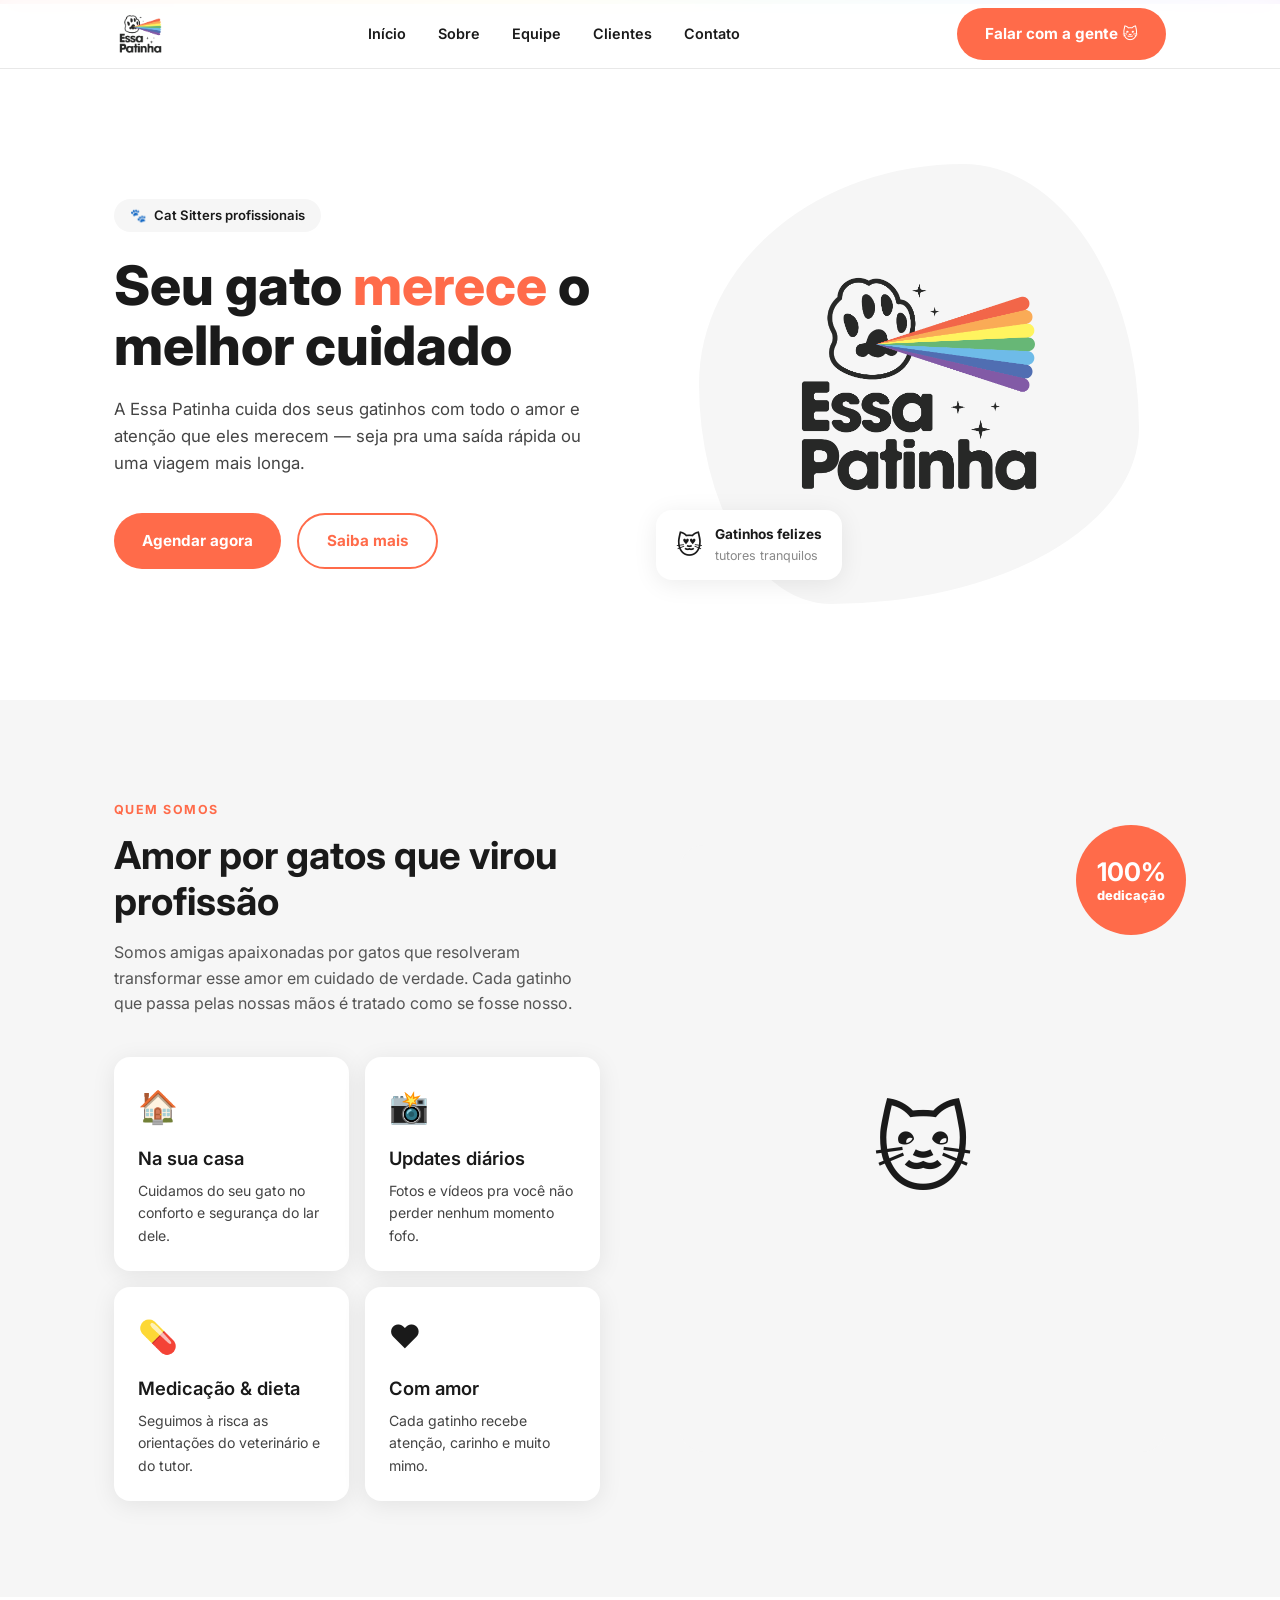
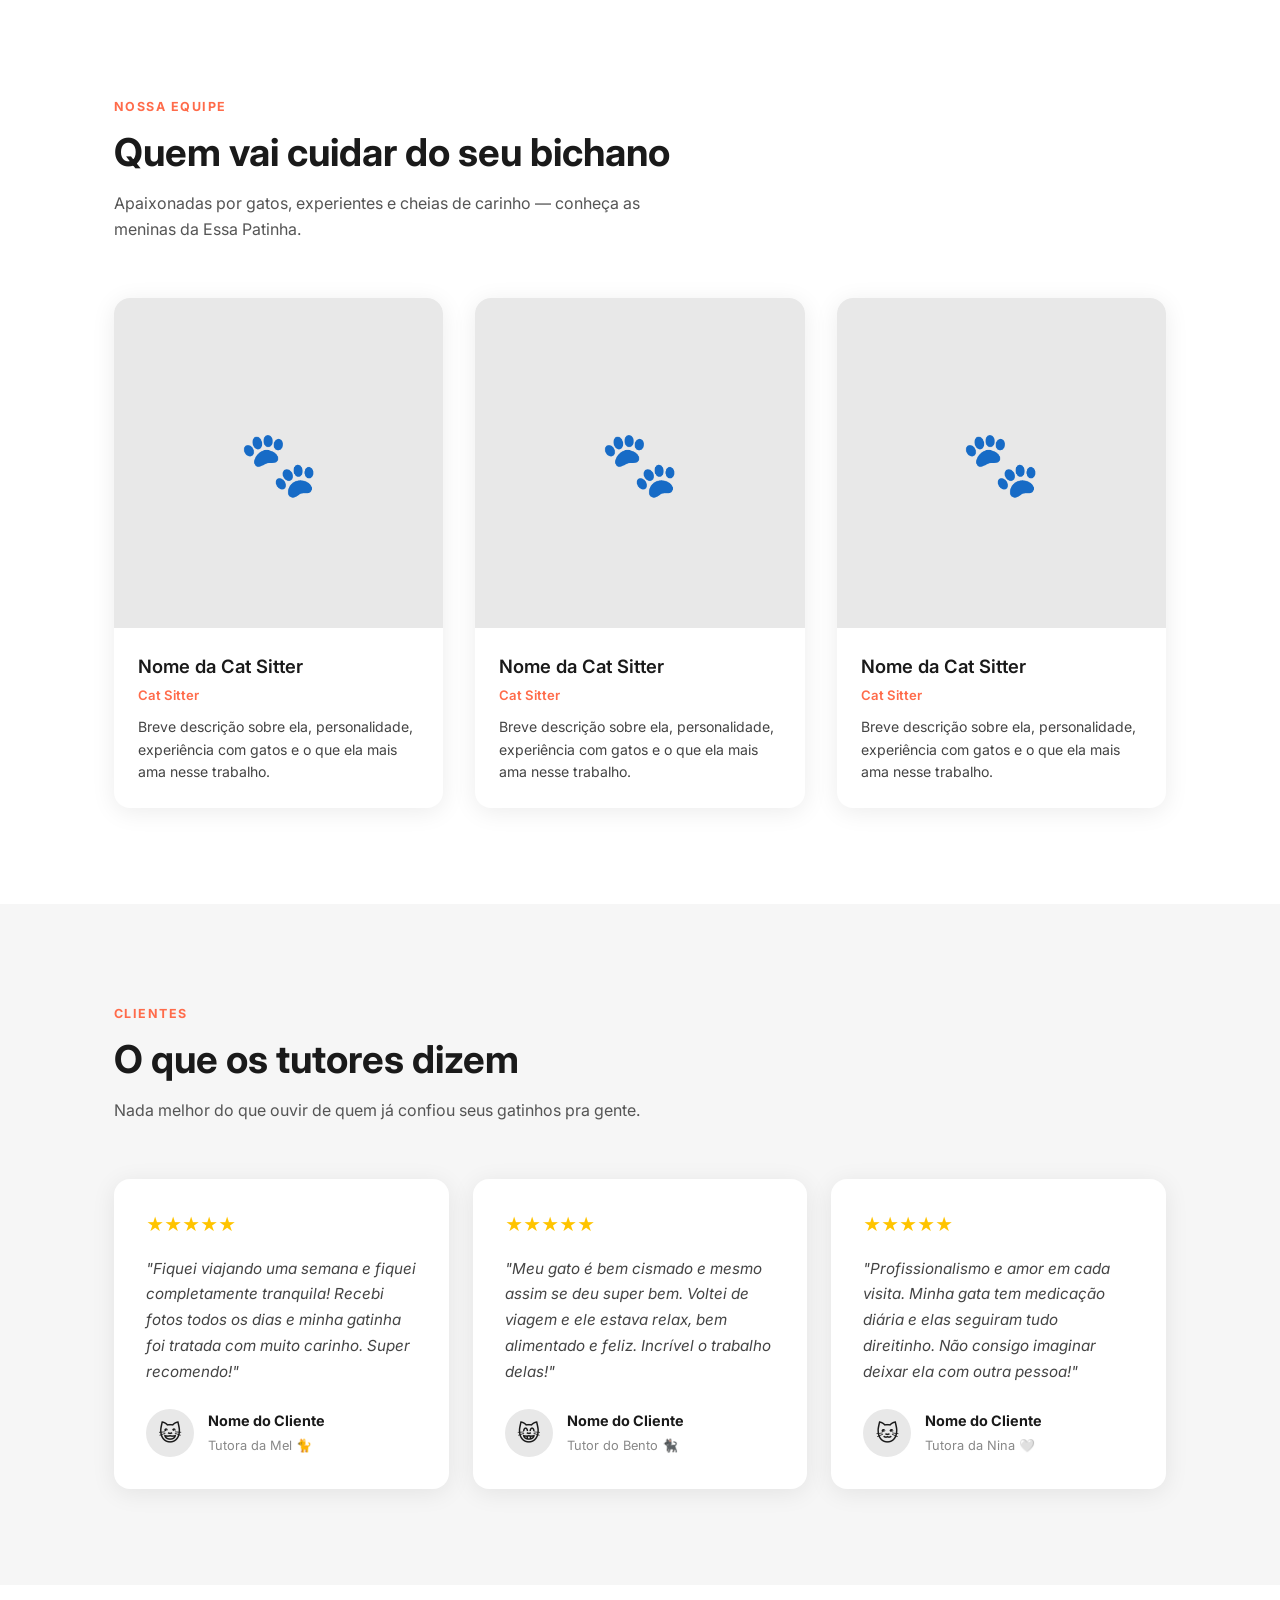
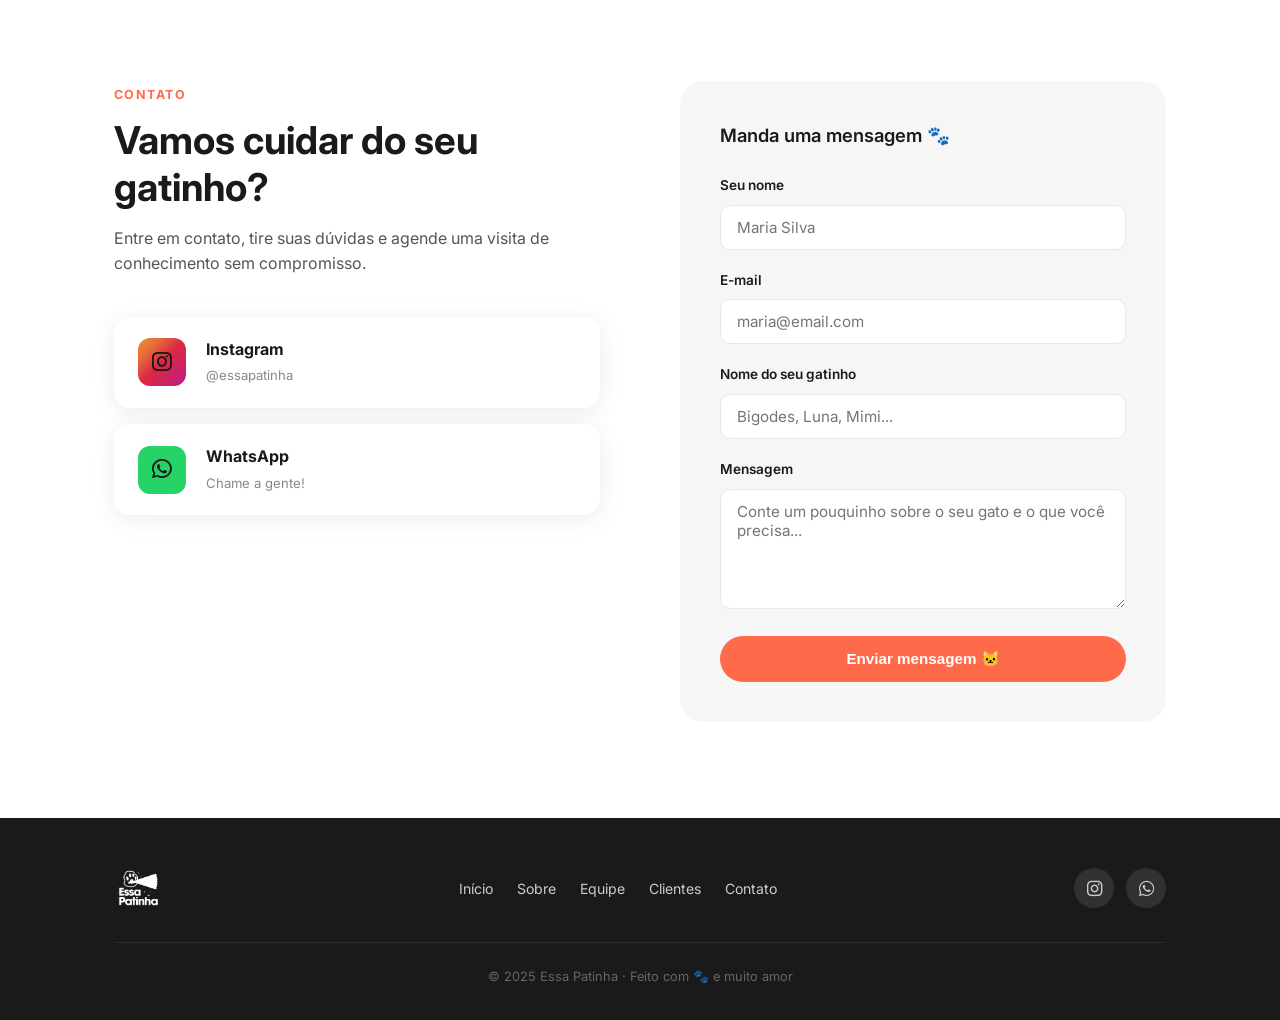
==== site/index.html @ 5b7ef539 "Primeiro commit Primeiro commit" ====
<!DOCTYPE html>
<html lang="pt-BR">
<head>
  <meta charset="UTF-8" />
  <meta name="viewport" content="width=device-width, initial-scale=1.0" />
  <title>Essa Patinha – Cat Sitters com amor</title>
  <meta name="description" content="Cuidamos dos seus gatinhos com todo o carinho que eles merecem. Somos cat sitters apaixonadas por gatos." />
  <link rel="icon" href="data:image/svg+xml,<svg xmlns='http://www.w3.org/2000/svg' viewBox='0 0 100 100'><text y='.9em' font-size='90'>🐾</text></svg>" />
  <link rel="preconnect" href="https://fonts.googleapis.com" />
  <link rel="preconnect" href="https://fonts.gstatic.com" crossorigin />
  <link href="https://fonts.googleapis.com/css2?family=Inter:wght@400;600;700;800&display=swap" rel="stylesheet" />
  <link rel="stylesheet" href="https://cdnjs.cloudflare.com/ajax/libs/font-awesome/6.5.1/css/all.min.css" />
<style>
*, *::before, *::after { box-sizing: border-box; margin: 0; padding: 0; }

:root {
  --preto:   #1a1a1a;
  --cinza1:  #f6f6f6;
  --cinza2:  #e8e8e8;
  --cinza3:  #888;
  --branco:  #ffffff;
  --coral:   #ff6b4a;
  --radius:  16px;
  --shadow:  0 4px 24px rgba(0,0,0,.08);
}

html { scroll-behavior: smooth; }

body {
  font-family: 'Inter', system-ui, sans-serif;
  color: var(--preto);
  background: var(--branco);
  line-height: 1.6;
}

img { max-width: 100%; display: block; }
a   { color: inherit; text-decoration: none; }

h1 { font-size: clamp(2rem, 5vw, 3.4rem); font-weight: 800; line-height: 1.1; }
h2 { font-size: clamp(1.6rem, 4vw, 2.4rem); font-weight: 700; line-height: 1.2; }
h3 { font-size: 1.15rem; font-weight: 600; }
p  { color: #444; }

.container { max-width: 1100px; margin: 0 auto; padding: 0 24px; }
.section   { padding: 96px 0; }
.section--gray { background: var(--cinza1); }

.section-label {
  display: inline-block;
  font-size: .78rem; font-weight: 700;
  letter-spacing: .12em; text-transform: uppercase;
  color: var(--coral); margin-bottom: 12px;
}
.section-title { margin-bottom: 16px; }
.section-sub   { color: #555; max-width: 560px; }

.btn {
  display: inline-flex; align-items: center; gap: 8px;
  padding: 14px 28px; border-radius: 50px;
  font-weight: 700; font-size: .95rem; cursor: pointer;
  transition: transform .15s, box-shadow .15s; border: none;
}
.btn:hover { transform: translateY(-2px); box-shadow: 0 6px 20px rgba(0,0,0,.15); }
.btn-primary   { background: var(--coral); color: #fff; }
.btn-secondary { background: var(--preto); color: #fff; }
.btn-outline   { background: transparent; color: var(--coral); border: 2px solid var(--coral); }

/* ── Rainbow bar ── */
.rainbow-bar {
  height: 4px;
  background: linear-gradient(90deg,#ff4040,#ff8c00,#ffd700,#3cb371,#1e90ff,#8a2be2);
}

/* ════ NAV ════ */
.nav {
  position: fixed; top: 0; left: 0; right: 0; z-index: 100;
  background: rgba(255,255,255,.95);
  backdrop-filter: blur(12px);
  border-bottom: 1px solid var(--cinza2);
  transition: box-shadow .2s;
}
.nav.scrolled { box-shadow: var(--shadow); }
.nav__inner {
  display: flex; align-items: center; justify-content: space-between; height: 68px;
}
.nav__logo img { height: 48px; width: auto; }
.nav__links { display: flex; list-style: none; gap: 32px; }
.nav__links a { font-size: .9rem; font-weight: 600; transition: color .15s; }
.nav__links a:hover { color: var(--coral); }
.nav__cta { margin-left: 16px; }

.nav__hamburger {
  display: none; flex-direction: column; gap: 5px;
  cursor: pointer; background: none; border: none; padding: 4px;
}
.nav__hamburger span {
  display: block; width: 24px; height: 2px;
  background: var(--preto); border-radius: 2px;
  transition: transform .25s, opacity .25s;
}
.nav__hamburger.open span:nth-child(1) { transform: translateY(7px) rotate(45deg); }
.nav__hamburger.open span:nth-child(2) { opacity: 0; }
.nav__hamburger.open span:nth-child(3) { transform: translateY(-7px) rotate(-45deg); }

.nav__mobile {
  display: none; flex-direction: column;
  background: var(--branco);
  padding: 16px 24px 24px;
  border-top: 1px solid var(--cinza2);
}
.nav__mobile.open { display: flex; }
.nav__mobile a {
  padding: 12px 0; font-weight: 600;
  border-bottom: 1px solid var(--cinza2);
}
.nav__mobile a:last-child { border: none; }
.nav__mobile .btn { margin-top: 8px; text-align: center; justify-content: center; }

/* ════ HERO ════ */
.hero { padding: 160px 0 96px; background: var(--branco); overflow: hidden; }
.hero__inner {
  display: grid; grid-template-columns: 1fr 1fr;
  gap: 64px; align-items: center;
}
.hero__kicker {
  display: inline-flex; align-items: center; gap: 8px;
  background: var(--cinza1); border-radius: 50px;
  padding: 6px 16px; font-size: .82rem; font-weight: 600;
  margin-bottom: 24px;
}
.hero__title { margin-bottom: 20px; }
.hero__title em { color: var(--coral); font-style: normal; }
.hero__desc { font-size: 1.05rem; margin-bottom: 36px; max-width: 480px; }
.hero__actions { display: flex; gap: 16px; flex-wrap: wrap; }

.hero__image { position: relative; display: flex; justify-content: center; }
.hero__blob {
  width: 440px; height: 440px;
  background: var(--cinza1);
  border-radius: 60% 40% 70% 30% / 50% 60% 40% 50%;
  display: flex; align-items: center; justify-content: center; overflow: hidden;
}
.hero__blob img { width: 300px; height: 300px; object-fit: contain; }
.hero__badge {
  position: absolute; bottom: 24px; left: -16px;
  background: var(--branco); border-radius: var(--radius);
  padding: 14px 20px; box-shadow: var(--shadow);
  display: flex; align-items: center; gap: 12px;
  font-size: .85rem; font-weight: 600; white-space: nowrap;
}
.hero__badge-icon { font-size: 1.6rem; }

/* ════ SOBRE ════ */
.sobre__inner {
  display: grid; grid-template-columns: 1fr 1fr;
  gap: 80px; align-items: center;
}
.sobre__cards {
  display: grid; grid-template-columns: 1fr 1fr;
  gap: 16px; margin-top: 40px;
}
.sobre__card {
  background: var(--branco); border-radius: var(--radius);
  padding: 24px; box-shadow: var(--shadow);
}
.sobre__card-icon { font-size: 2rem; margin-bottom: 12px; }
.sobre__card h3   { margin-bottom: 6px; }
.sobre__card p    { font-size: .88rem; }

.sobre__visual { position: relative; }
.sobre__img-wrap {
  border-radius: 24px; overflow: hidden;
  background: var(--cinza1); aspect-ratio: 4/5;
  display: flex; align-items: center; justify-content: center;
  font-size: 6rem;
}
.sobre__pill {
  position: absolute; top: -20px; right: -20px;
  background: var(--coral); color: #fff;
  border-radius: 50%; width: 110px; height: 110px;
  display: flex; flex-direction: column;
  align-items: center; justify-content: center;
  font-weight: 800; font-size: .8rem;
  text-align: center; line-height: 1.2;
}
.sobre__pill strong { font-size: 1.6rem; display: block; }

/* ════ EQUIPE ════ */
.equipe__grid {
  display: grid;
  grid-template-columns: repeat(auto-fill, minmax(260px, 1fr));
  gap: 32px; margin-top: 56px;
}
.equipe__card {
  background: var(--branco); border-radius: var(--radius);
  overflow: hidden; box-shadow: var(--shadow); transition: transform .2s;
}
.equipe__card:hover { transform: translateY(-6px); }
.equipe__photo {
  aspect-ratio: 1; background: var(--cinza2);
  display: flex; align-items: center; justify-content: center;
  font-size: 4rem; color: var(--cinza3); overflow: hidden;
}
.equipe__photo img { width: 100%; height: 100%; object-fit: cover; }
.equipe__info { padding: 24px; }
.equipe__info h3 { margin-bottom: 4px; }
.equipe__info .role {
  font-size: .82rem; font-weight: 600;
  color: var(--coral); margin-bottom: 10px; display: block;
}
.equipe__info p { font-size: .88rem; }

/* ════ CLIENTES ════ */
.depo__grid {
  display: grid;
  grid-template-columns: repeat(auto-fill, minmax(300px, 1fr));
  gap: 24px; margin-top: 56px;
}
.depo__card {
  background: var(--branco); border-radius: var(--radius);
  padding: 32px; box-shadow: var(--shadow);
}
.depo__stars { color: #ffc400; font-size: 1.1rem; margin-bottom: 16px; }
.depo__text {
  font-size: .95rem; line-height: 1.7;
  margin-bottom: 24px; font-style: italic;
}
.depo__author { display: flex; align-items: center; gap: 14px; }
.depo__avatar {
  width: 48px; height: 48px; border-radius: 50%;
  background: var(--cinza2); display: flex;
  align-items: center; justify-content: center;
  font-size: 1.4rem; flex-shrink: 0; overflow: hidden;
}
.depo__avatar img { width: 100%; height: 100%; object-fit: cover; }
.depo__author-info strong { display: block; font-size: .9rem; }
.depo__author-info span  { font-size: .8rem; color: var(--cinza3); }

/* ════ CONTATO ════ */
.contato__inner {
  display: grid; grid-template-columns: 1fr 1fr;
  gap: 80px; align-items: start;
}
.contato__canais { display: flex; flex-direction: column; gap: 16px; margin-top: 40px; }
.contato__canal {
  display: flex; align-items: center; gap: 20px;
  background: var(--branco); border-radius: var(--radius);
  padding: 20px 24px; box-shadow: var(--shadow);
  transition: transform .15s; font-weight: 600;
}
.contato__canal:hover { transform: translateX(6px); }
.contato__canal-icon {
  width: 48px; height: 48px; border-radius: 12px;
  display: flex; align-items: center; justify-content: center;
  font-size: 1.4rem; flex-shrink: 0;
}
.canal-insta { background: linear-gradient(135deg,#f09433,#e6683c,#dc2743,#cc2366,#bc1888); }
.canal-whats { background: #25d366; }
.contato__canal-text strong { display: block; }
.contato__canal-text span   { font-size: .82rem; color: var(--cinza3); font-weight: 400; }

.contato__form-wrap {
  background: var(--cinza1); border-radius: 24px; padding: 40px;
}
.contato__form-wrap h3 { margin-bottom: 24px; }

.form-group { margin-bottom: 20px; }
.form-group label { display: block; font-size: .85rem; font-weight: 600; margin-bottom: 8px; }
.form-group input,
.form-group textarea {
  width: 100%; padding: 12px 16px;
  border: 1.5px solid var(--cinza2); border-radius: 10px;
  font-size: .95rem; font-family: inherit;
  background: var(--branco); transition: border-color .15s; color: var(--preto);
}
.form-group input:focus,
.form-group textarea:focus { outline: none; border-color: var(--coral); }
.form-group textarea { resize: vertical; min-height: 120px; }
.form__btn { width: 100%; justify-content: center; }

/* ════ FOOTER ════ */
.footer { background: var(--preto); color: #ccc; padding: 48px 0 32px; }
.footer__inner {
  display: flex; justify-content: space-between;
  align-items: center; flex-wrap: wrap;
  gap: 24px; margin-bottom: 32px;
}
.footer__logo img { height: 44px; filter: brightness(0) invert(1); }
.footer__links { display: flex; gap: 24px; list-style: none; flex-wrap: wrap; }
.footer__links a { font-size: .88rem; transition: color .15s; }
.footer__links a:hover { color: var(--coral); }
.footer__socials { display: flex; gap: 12px; }
.footer__social {
  width: 40px; height: 40px; border-radius: 50%;
  background: rgba(255,255,255,.1);
  display: flex; align-items: center; justify-content: center;
  font-size: 1.1rem; transition: background .15s;
}
.footer__social:hover { background: var(--coral); }
.footer__bottom {
  border-top: 1px solid rgba(255,255,255,.08);
  padding-top: 24px; font-size: .8rem;
  text-align: center; color: #666;
}

/* ════ RESPONSIVO ════ */
@media (max-width: 900px) {
  .hero__inner, .sobre__inner, .contato__inner { grid-template-columns: 1fr; }
  .hero { padding: 120px 0 64px; }
  .hero__image { display: none; }
  .sobre__visual { display: none; }
  .sobre__cards { grid-template-columns: 1fr 1fr; }
  .nav__links, .nav__cta { display: none; }
  .nav__hamburger { display: flex; }
}
@media (max-width: 600px) {
  .section { padding: 72px 0; }
  .sobre__cards { grid-template-columns: 1fr; }
  .footer__inner { flex-direction: column; align-items: flex-start; }
  .contato__form-wrap { padding: 24px; }
}
</style>
</head>
<body>

<!-- NAV -->
<header class="nav" id="topo">
  <div class="container nav__inner">
    <a href="#topo" class="nav__logo">
      <img src="logo.png" alt="Essa Patinha" />
    </a>
    <nav>
      <ul class="nav__links">
        <li><a href="#inicio">Início</a></li>
        <li><a href="#sobre">Sobre</a></li>
        <li><a href="#equipe">Equipe</a></li>
        <li><a href="#clientes">Clientes</a></li>
        <li><a href="#contato">Contato</a></li>
      </ul>
    </nav>
    <a href="#contato" class="btn btn-primary nav__cta">Falar com a gente 🐱</a>
    <button class="nav__hamburger" aria-label="Menu">
      <span></span><span></span><span></span>
    </button>
  </div>
  <nav class="nav__mobile">
    <a href="#inicio">Início</a>
    <a href="#sobre">Sobre</a>
    <a href="#equipe">Equipe</a>
    <a href="#clientes">Clientes</a>
    <a href="#contato">Contato</a>
    <a href="#contato" class="btn btn-primary">Falar com a gente 🐱</a>
  </nav>
</header>

<div class="rainbow-bar"></div>

<!-- HERO -->
<section class="hero" id="inicio">
  <div class="container hero__inner">
    <div class="hero__text">
      <div class="hero__kicker"><span>🐾</span> Cat Sitters profissionais</div>
      <h1 class="hero__title">Seu gato <em>merece</em> o melhor cuidado</h1>
      <p class="hero__desc">
        A Essa Patinha cuida dos seus gatinhos com todo o amor e atenção que eles merecem —
        seja pra uma saída rápida ou uma viagem mais longa.
      </p>
      <div class="hero__actions">
        <a href="#contato" class="btn btn-primary">Agendar agora</a>
        <a href="#sobre" class="btn btn-outline">Saiba mais</a>
      </div>
    </div>
    <div class="hero__image">
      <div class="hero__blob">
        <img src="logo.png" alt="Essa Patinha" />
      </div>
      <div class="hero__badge">
        <span class="hero__badge-icon">😻</span>
        <div>
          <strong>Gatinhos felizes</strong>
          <span style="display:block;font-size:.78rem;color:#888;font-weight:400">tutores tranquilos</span>
        </div>
      </div>
    </div>
  </div>
</section>

<!-- SOBRE -->
<section class="section section--gray" id="sobre">
  <div class="container sobre__inner">
    <div>
      <span class="section-label">Quem somos</span>
      <h2 class="section-title">Amor por gatos que virou profissão</h2>
      <p class="section-sub">
        Somos amigas apaixonadas por gatos que resolveram transformar esse amor em cuidado de verdade.
        Cada gatinho que passa pelas nossas mãos é tratado como se fosse nosso.
      </p>
      <div class="sobre__cards">
        <div class="sobre__card">
          <div class="sobre__card-icon">🏠</div>
          <h3>Na sua casa</h3>
          <p>Cuidamos do seu gato no conforto e segurança do lar dele.</p>
        </div>
        <div class="sobre__card">
          <div class="sobre__card-icon">📸</div>
          <h3>Updates diários</h3>
          <p>Fotos e vídeos pra você não perder nenhum momento fofo.</p>
        </div>
        <div class="sobre__card">
          <div class="sobre__card-icon">💊</div>
          <h3>Medicação & dieta</h3>
          <p>Seguimos à risca as orientações do veterinário e do tutor.</p>
        </div>
        <div class="sobre__card">
          <div class="sobre__card-icon">❤️</div>
          <h3>Com amor</h3>
          <p>Cada gatinho recebe atenção, carinho e muito mimo.</p>
        </div>
      </div>
    </div>
    <div class="sobre__visual">
      <div class="sobre__img-wrap">🐱</div>
      <div class="sobre__pill"><strong>100%</strong>dedicação</div>
    </div>
  </div>
</section>

<!-- EQUIPE -->
<section class="section" id="equipe">
  <div class="container">
    <span class="section-label">Nossa equipe</span>
    <h2 class="section-title">Quem vai cuidar do seu bichano</h2>
    <p class="section-sub">
      Apaixonadas por gatos, experientes e cheias de carinho — conheça as meninas da Essa Patinha.
    </p>
    <div class="equipe__grid">
      <div class="equipe__card">
        <div class="equipe__photo">🐾</div>
        <div class="equipe__info">
          <h3>Nome da Cat Sitter</h3>
          <span class="role">Cat Sitter</span>
          <p>Breve descrição sobre ela, personalidade, experiência com gatos e o que ela mais ama nesse trabalho.</p>
        </div>
      </div>
      <div class="equipe__card">
        <div class="equipe__photo">🐾</div>
        <div class="equipe__info">
          <h3>Nome da Cat Sitter</h3>
          <span class="role">Cat Sitter</span>
          <p>Breve descrição sobre ela, personalidade, experiência com gatos e o que ela mais ama nesse trabalho.</p>
        </div>
      </div>
      <div class="equipe__card">
        <div class="equipe__photo">🐾</div>
        <div class="equipe__info">
          <h3>Nome da Cat Sitter</h3>
          <span class="role">Cat Sitter</span>
          <p>Breve descrição sobre ela, personalidade, experiência com gatos e o que ela mais ama nesse trabalho.</p>
        </div>
      </div>
    </div>
  </div>
</section>

<!-- CLIENTES -->
<section class="section section--gray" id="clientes">
  <div class="container">
    <span class="section-label">Clientes</span>
    <h2 class="section-title">O que os tutores dizem</h2>
    <p class="section-sub">Nada melhor do que ouvir de quem já confiou seus gatinhos pra gente.</p>
    <div class="depo__grid">
      <div class="depo__card">
        <div class="depo__stars">★★★★★</div>
        <p class="depo__text">"Fiquei viajando uma semana e fiquei completamente tranquila! Recebi fotos todos os dias e minha gatinha foi tratada com muito carinho. Super recomendo!"</p>
        <div class="depo__author">
          <div class="depo__avatar">😺</div>
          <div class="depo__author-info">
            <strong>Nome do Cliente</strong>
            <span>Tutora da Mel 🐈</span>
          </div>
        </div>
      </div>
      <div class="depo__card">
        <div class="depo__stars">★★★★★</div>
        <p class="depo__text">"Meu gato é bem cismado e mesmo assim se deu super bem. Voltei de viagem e ele estava relax, bem alimentado e feliz. Incrível o trabalho delas!"</p>
        <div class="depo__author">
          <div class="depo__avatar">😸</div>
          <div class="depo__author-info">
            <strong>Nome do Cliente</strong>
            <span>Tutor do Bento 🐈‍⬛</span>
          </div>
        </div>
      </div>
      <div class="depo__card">
        <div class="depo__stars">★★★★★</div>
        <p class="depo__text">"Profissionalismo e amor em cada visita. Minha gata tem medicação diária e elas seguiram tudo direitinho. Não consigo imaginar deixar ela com outra pessoa!"</p>
        <div class="depo__author">
          <div class="depo__avatar">🐱</div>
          <div class="depo__author-info">
            <strong>Nome do Cliente</strong>
            <span>Tutora da Nina 🤍</span>
          </div>
        </div>
      </div>
    </div>
  </div>
</section>

<!-- CONTATO -->
<section class="section" id="contato">
  <div class="container contato__inner">
    <div>
      <span class="section-label">Contato</span>
      <h2 class="section-title">Vamos cuidar do seu gatinho?</h2>
      <p class="section-sub">
        Entre em contato, tire suas dúvidas e agende uma visita de conhecimento sem compromisso.
      </p>
      <div class="contato__canais">
        <a href="https://instagram.com/essapatinha" target="_blank" rel="noopener" class="contato__canal">
          <div class="contato__canal-icon canal-insta"><i class="fa-brands fa-instagram"></i></div>
          <div class="contato__canal-text">
            <strong>Instagram</strong>
            <span>@essapatinha</span>
          </div>
        </a>
        <a href="https://wa.me/5511900000000" target="_blank" rel="noopener" class="contato__canal">
          <div class="contato__canal-icon canal-whats"><i class="fa-brands fa-whatsapp"></i></div>
          <div class="contato__canal-text">
            <strong>WhatsApp</strong>
            <span>Chame a gente!</span>
          </div>
        </a>
      </div>
    </div>
    <div class="contato__form-wrap">
      <h3>Manda uma mensagem 🐾</h3>
      <form class="contato__form">
        <div class="form-group">
          <label for="nome">Seu nome</label>
          <input type="text" id="nome" name="nome" placeholder="Maria Silva" required />
        </div>
        <div class="form-group">
          <label for="email">E-mail</label>
          <input type="email" id="email" name="email" placeholder="maria@email.com" required />
        </div>
        <div class="form-group">
          <label for="gato">Nome do seu gatinho</label>
          <input type="text" id="gato" name="gato" placeholder="Bigodes, Luna, Mimi..." />
        </div>
        <div class="form-group">
          <label for="mensagem">Mensagem</label>
          <textarea id="mensagem" name="mensagem" placeholder="Conte um pouquinho sobre o seu gato e o que você precisa..." required></textarea>
        </div>
        <button type="submit" class="btn btn-primary form__btn">Enviar mensagem 🐱</button>
      </form>
    </div>
  </div>
</section>

<!-- FOOTER -->
<footer class="footer">
  <div class="container">
    <div class="footer__inner">
      <a href="#topo" class="footer__logo">
        <img src="logo.png" alt="Essa Patinha" />
      </a>
      <ul class="footer__links">
        <li><a href="#inicio">Início</a></li>
        <li><a href="#sobre">Sobre</a></li>
        <li><a href="#equipe">Equipe</a></li>
        <li><a href="#clientes">Clientes</a></li>
        <li><a href="#contato">Contato</a></li>
      </ul>
      <div class="footer__socials">
        <a href="https://instagram.com/essapatinha" target="_blank" rel="noopener" class="footer__social" aria-label="Instagram"><i class="fa-brands fa-instagram"></i></a>
        <a href="https://wa.me/5511900000000" target="_blank" rel="noopener" class="footer__social" aria-label="WhatsApp"><i class="fa-brands fa-whatsapp"></i></a>
      </div>
    </div>
    <div class="footer__bottom">© 2025 Essa Patinha · Feito com 🐾 e muito amor</div>
  </div>
</footer>

<script>
const nav = document.querySelector('.nav');
window.addEventListener('scroll', () => {
  nav.classList.toggle('scrolled', window.scrollY > 20);
});

const hamburger = document.querySelector('.nav__hamburger');
const mobileMenu = document.querySelector('.nav__mobile');
hamburger.addEventListener('click', () => {
  hamburger.classList.toggle('open');
  mobileMenu.classList.toggle('open');
});
document.querySelectorAll('.nav__mobile a').forEach(link => {
  link.addEventListener('click', () => {
    hamburger.classList.remove('open');
    mobileMenu.classList.remove('open');
  });
});

const form = document.querySelector('.contato__form');
form.addEventListener('submit', e => {
  e.preventDefault();
  const btn = form.querySelector('button[type="submit"]');
  btn.textContent = '✓ Mensagem enviada!';
  btn.disabled = true;
  btn.style.background = '#3cb371';
  form.reset();
  setTimeout(() => {
    btn.textContent = 'Enviar mensagem 🐱';
    btn.disabled = false;
    btn.style.background = '';
  }, 4000);
});
</script>
</body>
</html>
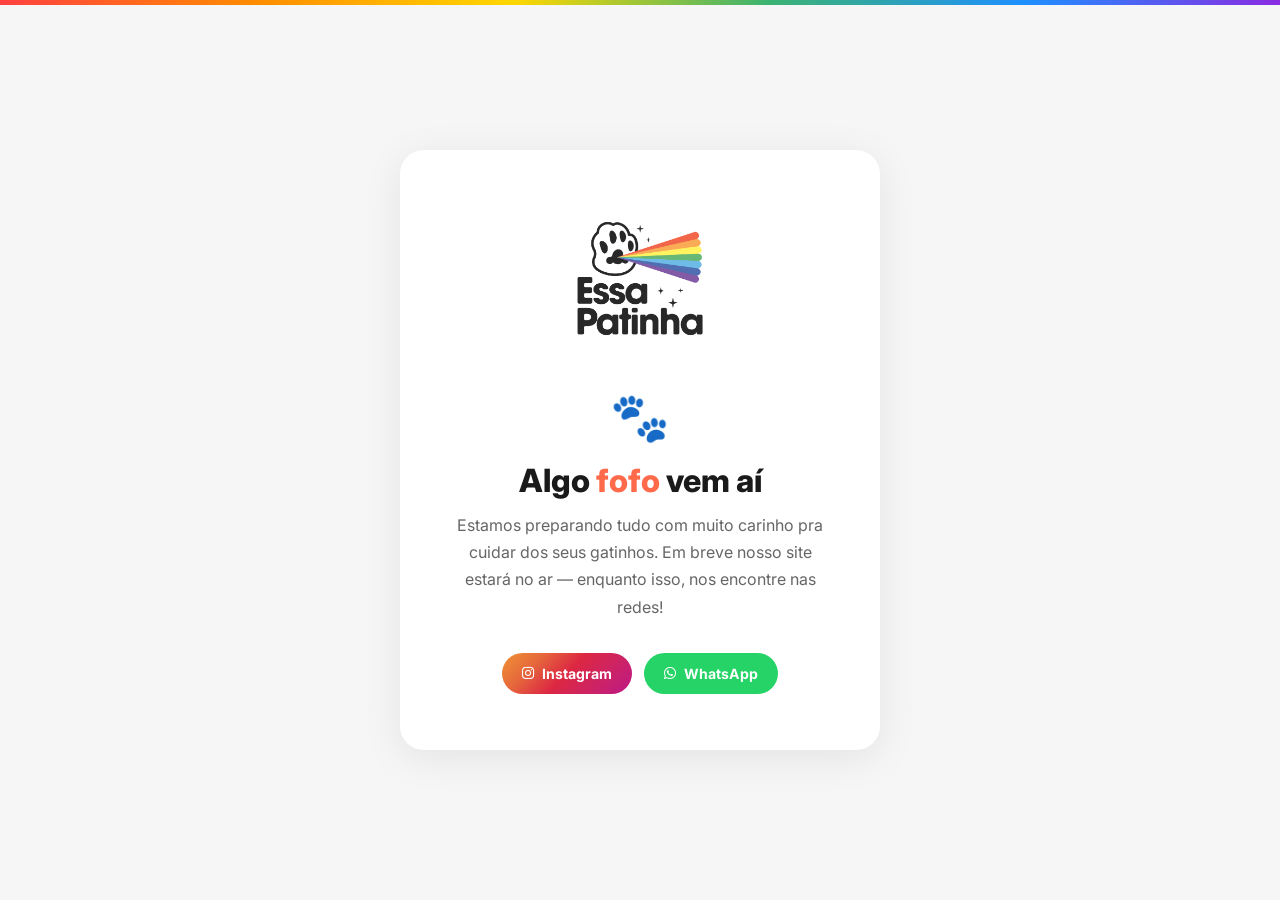
==== commit 471ec9f5: "atualiza estrutura do site e ajustes de conteúdo - renomeia coming-soon para index.html (página no a" ====
--- a/site/index.html
+++ b/site/index.html
@@ -3,8 +3,7 @@
 <head>
   <meta charset="UTF-8" />
   <meta name="viewport" content="width=device-width, initial-scale=1.0" />
-  <title>Essa Patinha – Cat Sitters com amor</title>
-  <meta name="description" content="Cuidamos dos seus gatinhos com todo o carinho que eles merecem. Somos cat sitters apaixonadas por gatos." />
+  <title>Essa Patinha – Em breve</title>
   <link rel="icon" href="data:image/svg+xml,<svg xmlns='http://www.w3.org/2000/svg' viewBox='0 0 100 100'><text y='.9em' font-size='90'>🐾</text></svg>" />
   <link rel="preconnect" href="https://fonts.googleapis.com" />
   <link rel="preconnect" href="https://fonts.gstatic.com" crossorigin />
@@ -13,606 +12,116 @@
 <style>
 *, *::before, *::after { box-sizing: border-box; margin: 0; padding: 0; }
 
-:root {
-  --preto:   #1a1a1a;
-  --cinza1:  #f6f6f6;
-  --cinza2:  #e8e8e8;
-  --cinza3:  #888;
-  --branco:  #ffffff;
-  --coral:   #ff6b4a;
-  --radius:  16px;
-  --shadow:  0 4px 24px rgba(0,0,0,.08);
+body {
+  font-family: 'Inter', system-ui, sans-serif;
+  background: #f6f6f6;
+  min-height: 100vh;
+  display: flex;
+  flex-direction: column;
+  align-items: center;
+  justify-content: center;
+  padding: 24px;
+  text-align: center;
 }
 
-html { scroll-behavior: smooth; }
-
-body {
-  font-family: 'Inter', system-ui, sans-serif;
-  color: var(--preto);
-  background: var(--branco);
-  line-height: 1.6;
-}
-
-img { max-width: 100%; display: block; }
-a   { color: inherit; text-decoration: none; }
-
-h1 { font-size: clamp(2rem, 5vw, 3.4rem); font-weight: 800; line-height: 1.1; }
-h2 { font-size: clamp(1.6rem, 4vw, 2.4rem); font-weight: 700; line-height: 1.2; }
-h3 { font-size: 1.15rem; font-weight: 600; }
-p  { color: #444; }
-
-.container { max-width: 1100px; margin: 0 auto; padding: 0 24px; }
-.section   { padding: 96px 0; }
-.section--gray { background: var(--cinza1); }
-
-.section-label {
-  display: inline-block;
-  font-size: .78rem; font-weight: 700;
-  letter-spacing: .12em; text-transform: uppercase;
-  color: var(--coral); margin-bottom: 12px;
-}
-.section-title { margin-bottom: 16px; }
-.section-sub   { color: #555; max-width: 560px; }
-
-.btn {
-  display: inline-flex; align-items: center; gap: 8px;
-  padding: 14px 28px; border-radius: 50px;
-  font-weight: 700; font-size: .95rem; cursor: pointer;
-  transition: transform .15s, box-shadow .15s; border: none;
-}
-.btn:hover { transform: translateY(-2px); box-shadow: 0 6px 20px rgba(0,0,0,.15); }
-.btn-primary   { background: var(--coral); color: #fff; }
-.btn-secondary { background: var(--preto); color: #fff; }
-.btn-outline   { background: transparent; color: var(--coral); border: 2px solid var(--coral); }
-
-/* ── Rainbow bar ── */
-.rainbow-bar {
-  height: 4px;
+.rainbow-top {
+  position: fixed;
+  top: 0; left: 0; right: 0;
+  height: 5px;
   background: linear-gradient(90deg,#ff4040,#ff8c00,#ffd700,#3cb371,#1e90ff,#8a2be2);
 }
 
-/* ════ NAV ════ */
-.nav {
-  position: fixed; top: 0; left: 0; right: 0; z-index: 100;
-  background: rgba(255,255,255,.95);
-  backdrop-filter: blur(12px);
-  border-bottom: 1px solid var(--cinza2);
-  transition: box-shadow .2s;
-}
-.nav.scrolled { box-shadow: var(--shadow); }
-.nav__inner {
-  display: flex; align-items: center; justify-content: space-between; height: 68px;
-}
-.nav__logo img { height: 48px; width: auto; }
-.nav__links { display: flex; list-style: none; gap: 32px; }
-.nav__links a { font-size: .9rem; font-weight: 600; transition: color .15s; }
-.nav__links a:hover { color: var(--coral); }
-.nav__cta { margin-left: 16px; }
-
-.nav__hamburger {
-  display: none; flex-direction: column; gap: 5px;
-  cursor: pointer; background: none; border: none; padding: 4px;
-}
-.nav__hamburger span {
-  display: block; width: 24px; height: 2px;
-  background: var(--preto); border-radius: 2px;
-  transition: transform .25s, opacity .25s;
-}
-.nav__hamburger.open span:nth-child(1) { transform: translateY(7px) rotate(45deg); }
-.nav__hamburger.open span:nth-child(2) { opacity: 0; }
-.nav__hamburger.open span:nth-child(3) { transform: translateY(-7px) rotate(-45deg); }
-
-.nav__mobile {
-  display: none; flex-direction: column;
-  background: var(--branco);
-  padding: 16px 24px 24px;
-  border-top: 1px solid var(--cinza2);
-}
-.nav__mobile.open { display: flex; }
-.nav__mobile a {
-  padding: 12px 0; font-weight: 600;
-  border-bottom: 1px solid var(--cinza2);
-}
-.nav__mobile a:last-child { border: none; }
-.nav__mobile .btn { margin-top: 8px; text-align: center; justify-content: center; }
-
-/* ════ HERO ════ */
-.hero { padding: 160px 0 96px; background: var(--branco); overflow: hidden; }
-.hero__inner {
-  display: grid; grid-template-columns: 1fr 1fr;
-  gap: 64px; align-items: center;
-}
-.hero__kicker {
-  display: inline-flex; align-items: center; gap: 8px;
-  background: var(--cinza1); border-radius: 50px;
-  padding: 6px 16px; font-size: .82rem; font-weight: 600;
-  margin-bottom: 24px;
-}
-.hero__title { margin-bottom: 20px; }
-.hero__title em { color: var(--coral); font-style: normal; }
-.hero__desc { font-size: 1.05rem; margin-bottom: 36px; max-width: 480px; }
-.hero__actions { display: flex; gap: 16px; flex-wrap: wrap; }
-
-.hero__image { position: relative; display: flex; justify-content: center; }
-.hero__blob {
-  width: 440px; height: 440px;
-  background: var(--cinza1);
-  border-radius: 60% 40% 70% 30% / 50% 60% 40% 50%;
-  display: flex; align-items: center; justify-content: center; overflow: hidden;
-}
-.hero__blob img { width: 300px; height: 300px; object-fit: contain; }
-.hero__badge {
-  position: absolute; bottom: 24px; left: -16px;
-  background: var(--branco); border-radius: var(--radius);
-  padding: 14px 20px; box-shadow: var(--shadow);
-  display: flex; align-items: center; gap: 12px;
-  font-size: .85rem; font-weight: 600; white-space: nowrap;
-}
-.hero__badge-icon { font-size: 1.6rem; }
-
-/* ════ SOBRE ════ */
-.sobre__inner {
-  display: grid; grid-template-columns: 1fr 1fr;
-  gap: 80px; align-items: center;
-}
-.sobre__cards {
-  display: grid; grid-template-columns: 1fr 1fr;
-  gap: 16px; margin-top: 40px;
-}
-.sobre__card {
-  background: var(--branco); border-radius: var(--radius);
-  padding: 24px; box-shadow: var(--shadow);
-}
-.sobre__card-icon { font-size: 2rem; margin-bottom: 12px; }
-.sobre__card h3   { margin-bottom: 6px; }
-.sobre__card p    { font-size: .88rem; }
-
-.sobre__visual { position: relative; }
-.sobre__img-wrap {
-  border-radius: 24px; overflow: hidden;
-  background: var(--cinza1); aspect-ratio: 4/5;
-  display: flex; align-items: center; justify-content: center;
-  font-size: 6rem;
-}
-.sobre__pill {
-  position: absolute; top: -20px; right: -20px;
-  background: var(--coral); color: #fff;
-  border-radius: 50%; width: 110px; height: 110px;
-  display: flex; flex-direction: column;
-  align-items: center; justify-content: center;
-  font-weight: 800; font-size: .8rem;
-  text-align: center; line-height: 1.2;
-}
-.sobre__pill strong { font-size: 1.6rem; display: block; }
-
-/* ════ EQUIPE ════ */
-.equipe__grid {
-  display: grid;
-  grid-template-columns: repeat(auto-fill, minmax(260px, 1fr));
-  gap: 32px; margin-top: 56px;
-}
-.equipe__card {
-  background: var(--branco); border-radius: var(--radius);
-  overflow: hidden; box-shadow: var(--shadow); transition: transform .2s;
-}
-.equipe__card:hover { transform: translateY(-6px); }
-.equipe__photo {
-  aspect-ratio: 1; background: var(--cinza2);
-  display: flex; align-items: center; justify-content: center;
-  font-size: 4rem; color: var(--cinza3); overflow: hidden;
-}
-.equipe__photo img { width: 100%; height: 100%; object-fit: cover; }
-.equipe__info { padding: 24px; }
-.equipe__info h3 { margin-bottom: 4px; }
-.equipe__info .role {
-  font-size: .82rem; font-weight: 600;
-  color: var(--coral); margin-bottom: 10px; display: block;
-}
-.equipe__info p { font-size: .88rem; }
-
-/* ════ CLIENTES ════ */
-.depo__grid {
-  display: grid;
-  grid-template-columns: repeat(auto-fill, minmax(300px, 1fr));
-  gap: 24px; margin-top: 56px;
-}
-.depo__card {
-  background: var(--branco); border-radius: var(--radius);
-  padding: 32px; box-shadow: var(--shadow);
-}
-.depo__stars { color: #ffc400; font-size: 1.1rem; margin-bottom: 16px; }
-.depo__text {
-  font-size: .95rem; line-height: 1.7;
-  margin-bottom: 24px; font-style: italic;
-}
-.depo__author { display: flex; align-items: center; gap: 14px; }
-.depo__avatar {
-  width: 48px; height: 48px; border-radius: 50%;
-  background: var(--cinza2); display: flex;
-  align-items: center; justify-content: center;
-  font-size: 1.4rem; flex-shrink: 0; overflow: hidden;
-}
-.depo__avatar img { width: 100%; height: 100%; object-fit: cover; }
-.depo__author-info strong { display: block; font-size: .9rem; }
-.depo__author-info span  { font-size: .8rem; color: var(--cinza3); }
-
-/* ════ CONTATO ════ */
-.contato__inner {
-  display: grid; grid-template-columns: 1fr 1fr;
-  gap: 80px; align-items: start;
-}
-.contato__canais { display: flex; flex-direction: column; gap: 16px; margin-top: 40px; }
-.contato__canal {
-  display: flex; align-items: center; gap: 20px;
-  background: var(--branco); border-radius: var(--radius);
-  padding: 20px 24px; box-shadow: var(--shadow);
-  transition: transform .15s; font-weight: 600;
-}
-.contato__canal:hover { transform: translateX(6px); }
-.contato__canal-icon {
-  width: 48px; height: 48px; border-radius: 12px;
-  display: flex; align-items: center; justify-content: center;
-  font-size: 1.4rem; flex-shrink: 0;
-}
-.canal-insta { background: linear-gradient(135deg,#f09433,#e6683c,#dc2743,#cc2366,#bc1888); }
-.canal-whats { background: #25d366; }
-.contato__canal-text strong { display: block; }
-.contato__canal-text span   { font-size: .82rem; color: var(--cinza3); font-weight: 400; }
-
-.contato__form-wrap {
-  background: var(--cinza1); border-radius: 24px; padding: 40px;
-}
-.contato__form-wrap h3 { margin-bottom: 24px; }
-
-.form-group { margin-bottom: 20px; }
-.form-group label { display: block; font-size: .85rem; font-weight: 600; margin-bottom: 8px; }
-.form-group input,
-.form-group textarea {
-  width: 100%; padding: 12px 16px;
-  border: 1.5px solid var(--cinza2); border-radius: 10px;
-  font-size: .95rem; font-family: inherit;
-  background: var(--branco); transition: border-color .15s; color: var(--preto);
-}
-.form-group input:focus,
-.form-group textarea:focus { outline: none; border-color: var(--coral); }
-.form-group textarea { resize: vertical; min-height: 120px; }
-.form__btn { width: 100%; justify-content: center; }
-
-/* ════ FOOTER ════ */
-.footer { background: var(--preto); color: #ccc; padding: 48px 0 32px; }
-.footer__inner {
-  display: flex; justify-content: space-between;
-  align-items: center; flex-wrap: wrap;
-  gap: 24px; margin-bottom: 32px;
-}
-.footer__logo img { height: 44px; filter: brightness(0) invert(1); }
-.footer__links { display: flex; gap: 24px; list-style: none; flex-wrap: wrap; }
-.footer__links a { font-size: .88rem; transition: color .15s; }
-.footer__links a:hover { color: var(--coral); }
-.footer__socials { display: flex; gap: 12px; }
-.footer__social {
-  width: 40px; height: 40px; border-radius: 50%;
-  background: rgba(255,255,255,.1);
-  display: flex; align-items: center; justify-content: center;
-  font-size: 1.1rem; transition: background .15s;
-}
-.footer__social:hover { background: var(--coral); }
-.footer__bottom {
-  border-top: 1px solid rgba(255,255,255,.08);
-  padding-top: 24px; font-size: .8rem;
-  text-align: center; color: #666;
+.card {
+  background: #fff;
+  border-radius: 24px;
+  padding: 56px 48px;
+  max-width: 480px;
+  width: 100%;
+  box-shadow: 0 8px 40px rgba(0,0,0,.08);
 }
 
-/* ════ RESPONSIVO ════ */
-@media (max-width: 900px) {
-  .hero__inner, .sobre__inner, .contato__inner { grid-template-columns: 1fr; }
-  .hero { padding: 120px 0 64px; }
-  .hero__image { display: none; }
-  .sobre__visual { display: none; }
-  .sobre__cards { grid-template-columns: 1fr 1fr; }
-  .nav__links, .nav__cta { display: none; }
-  .nav__hamburger { display: flex; }
+.logo { width: 160px; margin: 0 auto 32px; }
+
+h1 {
+  font-size: 2rem;
+  font-weight: 800;
+  color: #1a1a1a;
+  margin-bottom: 12px;
+  line-height: 1.2;
 }
-@media (max-width: 600px) {
-  .section { padding: 72px 0; }
-  .sobre__cards { grid-template-columns: 1fr; }
-  .footer__inner { flex-direction: column; align-items: flex-start; }
-  .contato__form-wrap { padding: 24px; }
+
+h1 em { color: #ff6b4a; font-style: normal; }
+
+p {
+  color: #666;
+  font-size: 1rem;
+  line-height: 1.7;
+  margin-bottom: 32px;
+}
+
+.socials {
+  display: flex;
+  gap: 12px;
+  justify-content: center;
+}
+
+.social-btn {
+  display: inline-flex;
+  align-items: center;
+  gap: 8px;
+  padding: 12px 20px;
+  border-radius: 50px;
+  font-weight: 700;
+  font-size: .88rem;
+  text-decoration: none;
+  transition: transform .15s, box-shadow .15s;
+}
+.social-btn:hover { transform: translateY(-2px); box-shadow: 0 6px 16px rgba(0,0,0,.12); }
+
+.btn-insta {
+  background: linear-gradient(135deg,#f09433,#e6683c,#dc2743,#cc2366,#bc1888);
+  color: #fff;
+}
+.btn-whats { background: #25d366; color: #fff; }
+
+.paw {
+  font-size: 3rem;
+  margin-bottom: 16px;
+  display: block;
+  animation: float 3s ease-in-out infinite;
+}
+
+@keyframes float {
+  0%, 100% { transform: translateY(0); }
+  50%       { transform: translateY(-8px); }
+}
+
+@media (max-width: 480px) {
+  .card { padding: 40px 24px; }
+  .socials { flex-direction: column; }
+  .social-btn { justify-content: center; }
 }
 </style>
 </head>
 <body>
+  <div class="rainbow-top"></div>
 
-<!-- NAV -->
-<header class="nav" id="topo">
-  <div class="container nav__inner">
-    <a href="#topo" class="nav__logo">
-      <img src="logo.png" alt="Essa Patinha" />
-    </a>
-    <nav>
-      <ul class="nav__links">
-        <li><a href="#inicio">Início</a></li>
-        <li><a href="#sobre">Sobre</a></li>
-        <li><a href="#equipe">Equipe</a></li>
-        <li><a href="#clientes">Clientes</a></li>
-        <li><a href="#contato">Contato</a></li>
-      </ul>
-    </nav>
-    <a href="#contato" class="btn btn-primary nav__cta">Falar com a gente 🐱</a>
-    <button class="nav__hamburger" aria-label="Menu">
-      <span></span><span></span><span></span>
-    </button>
-  </div>
-  <nav class="nav__mobile">
-    <a href="#inicio">Início</a>
-    <a href="#sobre">Sobre</a>
-    <a href="#equipe">Equipe</a>
-    <a href="#clientes">Clientes</a>
-    <a href="#contato">Contato</a>
-    <a href="#contato" class="btn btn-primary">Falar com a gente 🐱</a>
-  </nav>
-</header>
-
-<div class="rainbow-bar"></div>
-
-<!-- HERO -->
-<section class="hero" id="inicio">
-  <div class="container hero__inner">
-    <div class="hero__text">
-      <div class="hero__kicker"><span>🐾</span> Cat Sitters profissionais</div>
-      <h1 class="hero__title">Seu gato <em>merece</em> o melhor cuidado</h1>
-      <p class="hero__desc">
-        A Essa Patinha cuida dos seus gatinhos com todo o amor e atenção que eles merecem —
-        seja pra uma saída rápida ou uma viagem mais longa.
-      </p>
-      <div class="hero__actions">
-        <a href="#contato" class="btn btn-primary">Agendar agora</a>
-        <a href="#sobre" class="btn btn-outline">Saiba mais</a>
-      </div>
-    </div>
-    <div class="hero__image">
-      <div class="hero__blob">
-        <img src="logo.png" alt="Essa Patinha" />
-      </div>
-      <div class="hero__badge">
-        <span class="hero__badge-icon">😻</span>
-        <div>
-          <strong>Gatinhos felizes</strong>
-          <span style="display:block;font-size:.78rem;color:#888;font-weight:400">tutores tranquilos</span>
-        </div>
-      </div>
+  <div class="card">
+    <img src="logo.png" alt="Essa Patinha" class="logo" />
+    <span class="paw">🐾</span>
+    <h1>Algo <em>fofo</em> vem aí</h1>
+    <p>
+      Estamos preparando tudo com muito carinho pra cuidar dos seus gatinhos.
+      Em breve nosso site estará no ar — enquanto isso, nos encontre nas redes!
+    </p>
+    <div class="socials">
+      <a href="https://instagram.com/essapatinha" target="_blank" rel="noopener" class="social-btn btn-insta">
+        <i class="fa-brands fa-instagram"></i> Instagram
+      </a>
+      <a href="https://wa.me/5511900000000" target="_blank" rel="noopener" class="social-btn btn-whats">
+        <i class="fa-brands fa-whatsapp"></i> WhatsApp
+      </a>
     </div>
   </div>
-</section>
-
-<!-- SOBRE -->
-<section class="section section--gray" id="sobre">
-  <div class="container sobre__inner">
-    <div>
-      <span class="section-label">Quem somos</span>
-      <h2 class="section-title">Amor por gatos que virou profissão</h2>
-      <p class="section-sub">
-        Somos amigas apaixonadas por gatos que resolveram transformar esse amor em cuidado de verdade.
-        Cada gatinho que passa pelas nossas mãos é tratado como se fosse nosso.
-      </p>
-      <div class="sobre__cards">
-        <div class="sobre__card">
-          <div class="sobre__card-icon">🏠</div>
-          <h3>Na sua casa</h3>
-          <p>Cuidamos do seu gato no conforto e segurança do lar dele.</p>
-        </div>
-        <div class="sobre__card">
-          <div class="sobre__card-icon">📸</div>
-          <h3>Updates diários</h3>
-          <p>Fotos e vídeos pra você não perder nenhum momento fofo.</p>
-        </div>
-        <div class="sobre__card">
-          <div class="sobre__card-icon">💊</div>
-          <h3>Medicação & dieta</h3>
-          <p>Seguimos à risca as orientações do veterinário e do tutor.</p>
-        </div>
-        <div class="sobre__card">
-          <div class="sobre__card-icon">❤️</div>
-          <h3>Com amor</h3>
-          <p>Cada gatinho recebe atenção, carinho e muito mimo.</p>
-        </div>
-      </div>
-    </div>
-    <div class="sobre__visual">
-      <div class="sobre__img-wrap">🐱</div>
-      <div class="sobre__pill"><strong>100%</strong>dedicação</div>
-    </div>
-  </div>
-</section>
-
-<!-- EQUIPE -->
-<section class="section" id="equipe">
-  <div class="container">
-    <span class="section-label">Nossa equipe</span>
-    <h2 class="section-title">Quem vai cuidar do seu bichano</h2>
-    <p class="section-sub">
-      Apaixonadas por gatos, experientes e cheias de carinho — conheça as meninas da Essa Patinha.
-    </p>
-    <div class="equipe__grid">
-      <div class="equipe__card">
-        <div class="equipe__photo">🐾</div>
-        <div class="equipe__info">
-          <h3>Nome da Cat Sitter</h3>
-          <span class="role">Cat Sitter</span>
-          <p>Breve descrição sobre ela, personalidade, experiência com gatos e o que ela mais ama nesse trabalho.</p>
-        </div>
-      </div>
-      <div class="equipe__card">
-        <div class="equipe__photo">🐾</div>
-        <div class="equipe__info">
-          <h3>Nome da Cat Sitter</h3>
-          <span class="role">Cat Sitter</span>
-          <p>Breve descrição sobre ela, personalidade, experiência com gatos e o que ela mais ama nesse trabalho.</p>
-        </div>
-      </div>
-      <div class="equipe__card">
-        <div class="equipe__photo">🐾</div>
-        <div class="equipe__info">
-          <h3>Nome da Cat Sitter</h3>
-          <span class="role">Cat Sitter</span>
-          <p>Breve descrição sobre ela, personalidade, experiência com gatos e o que ela mais ama nesse trabalho.</p>
-        </div>
-      </div>
-    </div>
-  </div>
-</section>
-
-<!-- CLIENTES -->
-<section class="section section--gray" id="clientes">
-  <div class="container">
-    <span class="section-label">Clientes</span>
-    <h2 class="section-title">O que os tutores dizem</h2>
-    <p class="section-sub">Nada melhor do que ouvir de quem já confiou seus gatinhos pra gente.</p>
-    <div class="depo__grid">
-      <div class="depo__card">
-        <div class="depo__stars">★★★★★</div>
-        <p class="depo__text">"Fiquei viajando uma semana e fiquei completamente tranquila! Recebi fotos todos os dias e minha gatinha foi tratada com muito carinho. Super recomendo!"</p>
-        <div class="depo__author">
-          <div class="depo__avatar">😺</div>
-          <div class="depo__author-info">
-            <strong>Nome do Cliente</strong>
-            <span>Tutora da Mel 🐈</span>
-          </div>
-        </div>
-      </div>
-      <div class="depo__card">
-        <div class="depo__stars">★★★★★</div>
-        <p class="depo__text">"Meu gato é bem cismado e mesmo assim se deu super bem. Voltei de viagem e ele estava relax, bem alimentado e feliz. Incrível o trabalho delas!"</p>
-        <div class="depo__author">
-          <div class="depo__avatar">😸</div>
-          <div class="depo__author-info">
-            <strong>Nome do Cliente</strong>
-            <span>Tutor do Bento 🐈‍⬛</span>
-          </div>
-        </div>
-      </div>
-      <div class="depo__card">
-        <div class="depo__stars">★★★★★</div>
-        <p class="depo__text">"Profissionalismo e amor em cada visita. Minha gata tem medicação diária e elas seguiram tudo direitinho. Não consigo imaginar deixar ela com outra pessoa!"</p>
-        <div class="depo__author">
-          <div class="depo__avatar">🐱</div>
-          <div class="depo__author-info">
-            <strong>Nome do Cliente</strong>
-            <span>Tutora da Nina 🤍</span>
-          </div>
-        </div>
-      </div>
-    </div>
-  </div>
-</section>
-
-<!-- CONTATO -->
-<section class="section" id="contato">
-  <div class="container contato__inner">
-    <div>
-      <span class="section-label">Contato</span>
-      <h2 class="section-title">Vamos cuidar do seu gatinho?</h2>
-      <p class="section-sub">
-        Entre em contato, tire suas dúvidas e agende uma visita de conhecimento sem compromisso.
-      </p>
-      <div class="contato__canais">
-        <a href="https://instagram.com/essapatinha" target="_blank" rel="noopener" class="contato__canal">
-          <div class="contato__canal-icon canal-insta"><i class="fa-brands fa-instagram"></i></div>
-          <div class="contato__canal-text">
-            <strong>Instagram</strong>
-            <span>@essapatinha</span>
-          </div>
-        </a>
-        <a href="https://wa.me/5511900000000" target="_blank" rel="noopener" class="contato__canal">
-          <div class="contato__canal-icon canal-whats"><i class="fa-brands fa-whatsapp"></i></div>
-          <div class="contato__canal-text">
-            <strong>WhatsApp</strong>
-            <span>Chame a gente!</span>
-          </div>
-        </a>
-      </div>
-    </div>
-    <div class="contato__form-wrap">
-      <h3>Manda uma mensagem 🐾</h3>
-      <form class="contato__form">
-        <div class="form-group">
-          <label for="nome">Seu nome</label>
-          <input type="text" id="nome" name="nome" placeholder="Maria Silva" required />
-        </div>
-        <div class="form-group">
-          <label for="email">E-mail</label>
-          <input type="email" id="email" name="email" placeholder="maria@email.com" required />
-        </div>
-        <div class="form-group">
-          <label for="gato">Nome do seu gatinho</label>
-          <input type="text" id="gato" name="gato" placeholder="Bigodes, Luna, Mimi..." />
-        </div>
-        <div class="form-group">
-          <label for="mensagem">Mensagem</label>
-          <textarea id="mensagem" name="mensagem" placeholder="Conte um pouquinho sobre o seu gato e o que você precisa..." required></textarea>
-        </div>
-        <button type="submit" class="btn btn-primary form__btn">Enviar mensagem 🐱</button>
-      </form>
-    </div>
-  </div>
-</section>
-
-<!-- FOOTER -->
-<footer class="footer">
-  <div class="container">
-    <div class="footer__inner">
-      <a href="#topo" class="footer__logo">
-        <img src="logo.png" alt="Essa Patinha" />
-      </a>
-      <ul class="footer__links">
-        <li><a href="#inicio">Início</a></li>
-        <li><a href="#sobre">Sobre</a></li>
-        <li><a href="#equipe">Equipe</a></li>
-        <li><a href="#clientes">Clientes</a></li>
-        <li><a href="#contato">Contato</a></li>
-      </ul>
-      <div class="footer__socials">
-        <a href="https://instagram.com/essapatinha" target="_blank" rel="noopener" class="footer__social" aria-label="Instagram"><i class="fa-brands fa-instagram"></i></a>
-        <a href="https://wa.me/5511900000000" target="_blank" rel="noopener" class="footer__social" aria-label="WhatsApp"><i class="fa-brands fa-whatsapp"></i></a>
-      </div>
-    </div>
-    <div class="footer__bottom">© 2025 Essa Patinha · Feito com 🐾 e muito amor</div>
-  </div>
-</footer>
-
-<script>
-const nav = document.querySelector('.nav');
-window.addEventListener('scroll', () => {
-  nav.classList.toggle('scrolled', window.scrollY > 20);
-});
-
-const hamburger = document.querySelector('.nav__hamburger');
-const mobileMenu = document.querySelector('.nav__mobile');
-hamburger.addEventListener('click', () => {
-  hamburger.classList.toggle('open');
-  mobileMenu.classList.toggle('open');
-});
-document.querySelectorAll('.nav__mobile a').forEach(link => {
-  link.addEventListener('click', () => {
-    hamburger.classList.remove('open');
-    mobileMenu.classList.remove('open');
-  });
-});
-
-const form = document.querySelector('.contato__form');
-form.addEventListener('submit', e => {
-  e.preventDefault();
-  const btn = form.querySelector('button[type="submit"]');
-  btn.textContent = '✓ Mensagem enviada!';
-  btn.disabled = true;
-  btn.style.background = '#3cb371';
-  form.reset();
-  setTimeout(() => {
-    btn.textContent = 'Enviar mensagem 🐱';
-    btn.disabled = false;
-    btn.style.background = '';
-  }, 4000);
-});
-</script>
 </body>
 </html>
